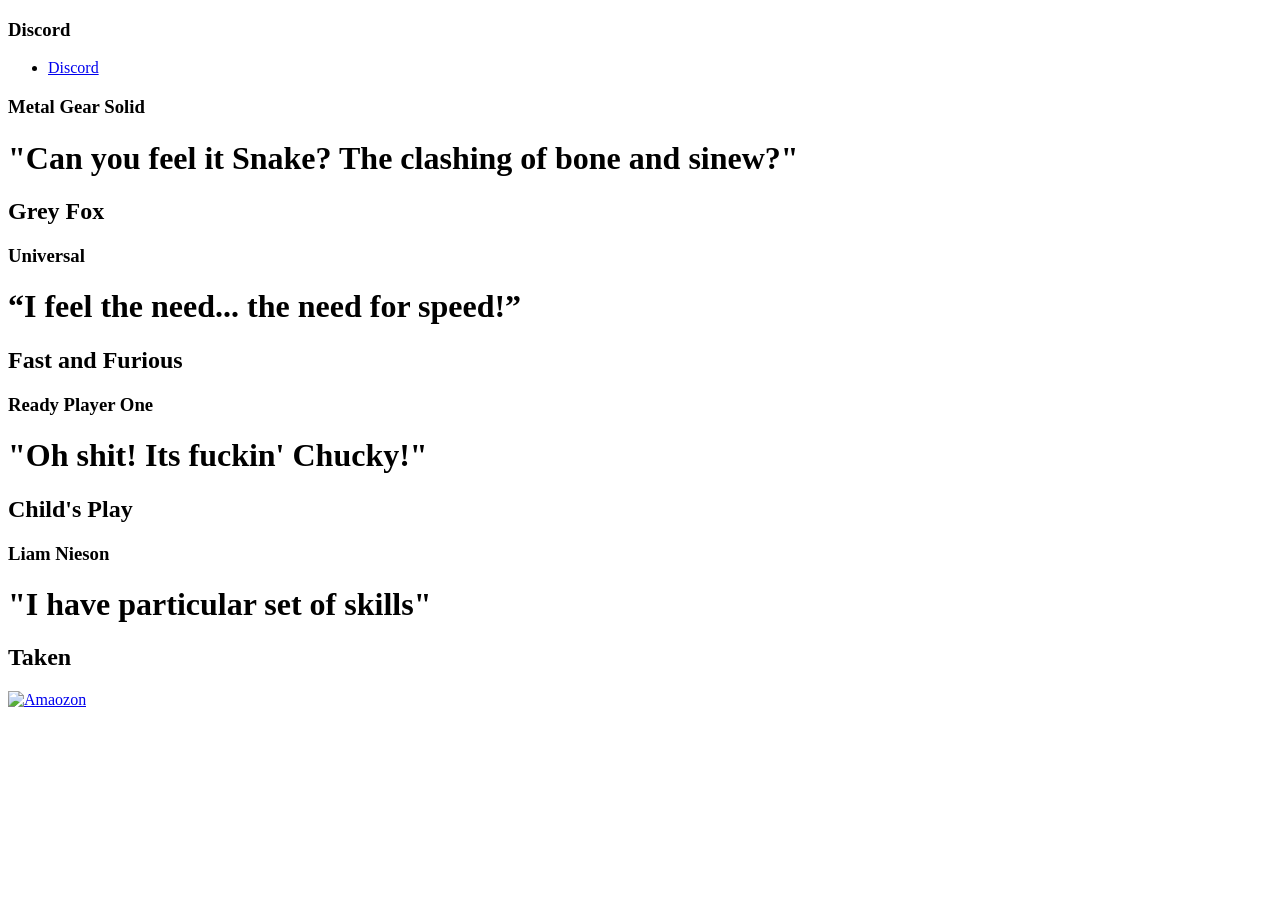
==== Website.html @ cfbf11ad "Add a Discord Link" ====
<!DOCTYPE html>
<html lang="en">
<head>
    <meta charset="UTF-8">
    <meta name="viewport" content="width=device-width, initial-scale=1.0">
    <title>Favorite Movie Quotes</title>
    <link rel="stylesheet" href="styles.css"> </head>
<body>
    <header>
        <nav id="p-Discord" class="mw-portlet mw-portlet-Discord vector-menu-portal portal vector-menu" aria-labelledby="p-Discord-label">
	<h3 id="p-Discord-label" class="vector-menu-heading ">
		<span class="vector-menu-heading-label">Discord</span>
	</h3>
	<div class="vector-menu-content">
		
		<ul class="vector-menu-content-list">
			
			<li id="n-Discord" class="mw-list-item"><a rel="nofollow" target="_blank" href="https://discord.gg/3ud6S2FYjs"><span>Discord</span></a></li>
		</ul>
		
	</div>
</nav>
        <h3>Metal Gear Solid</h3>
        <h1>"Can you feel it Snake? The clashing of bone and sinew?"</h1>
        <h2>Grey Fox</h2>
        <h3>Universal</h3>
        <h1>“I feel the need... the need for speed!”</h1>
        <h2>Fast and Furious</h2>
        <h3>Ready Player One</h3>
        <h1>"Oh shit! Its fuckin' Chucky!"</h1>
        <h2>Child's Play</h2>
        <h3>Liam Nieson</h3>
        <h1>"I have particular set of skills"</h1>
        <h2>Taken</h2>
    </p> </p>
    <a href="https://www.amazon.com"> <img src="https://th.bing.com/th/id/R.fc66b8bc30a7427a9086f020dc9d4ae1?rik=PaA3fzxiGmx6Mg&pid=ImgRaw&r=0" alt="Amaozon" size="100x100">  </a>
    </header> </body> </html>
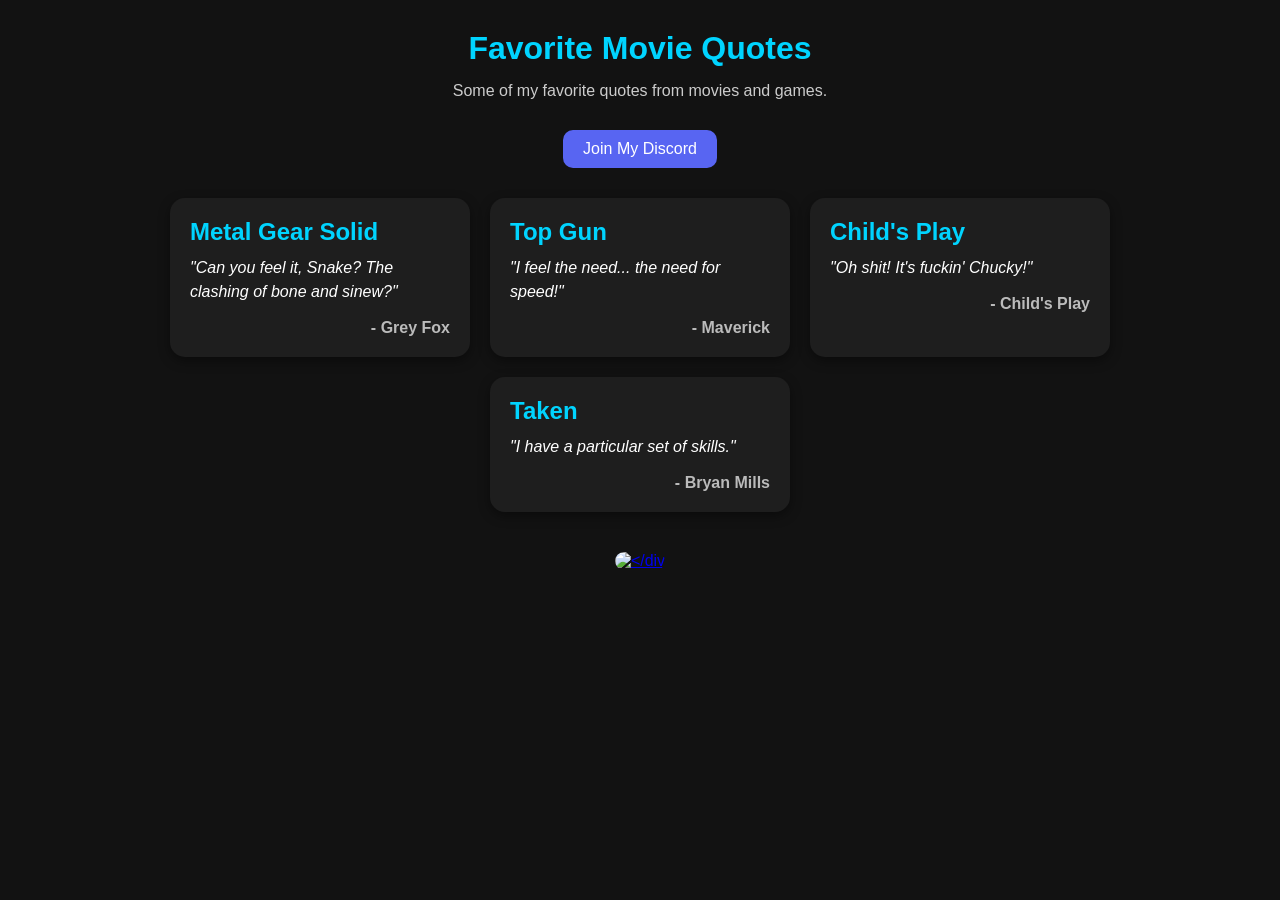
==== commit 397e526d: "Change Layout to cards" ====
--- a/Website.html
+++ b/Website.html
@@ -4,34 +4,145 @@
     <meta charset="UTF-8">
     <meta name="viewport" content="width=device-width, initial-scale=1.0">
     <title>Favorite Movie Quotes</title>
-    <link rel="stylesheet" href="styles.css"> </head>
+
+    <style>
+        * {
+            margin: 0;
+            padding: 0;
+            box-sizing: border-box;
+        }
+
+        body {
+            background-color: #121212;
+            color: white;
+            font-family: Arial, Helvetica, sans-serif;
+            padding: 30px;
+        }
+
+        h1 {
+            text-align: center;
+            margin-bottom: 15px;
+            color: #00d4ff;
+        }
+
+        .subtitle {
+            text-align: center;
+            margin-bottom: 30px;
+            color: #cccccc;
+        }
+
+        .nav-links {
+            text-align: center;
+            margin-bottom: 30px;
+        }
+
+        .nav-links a {
+            text-decoration: none;
+            color: white;
+            background: #5865F2;
+            padding: 10px 20px;
+            border-radius: 10px;
+            margin: 0 10px;
+            display: inline-block;
+        }
+
+        .card-container {
+            display: flex;
+            flex-wrap: wrap;
+            justify-content: center;
+            gap: 20px;
+        }
+
+        .quote-card {
+            background-color: #1e1e1e;
+            width: 300px;
+            padding: 20px;
+            border-radius: 15px;
+            box-shadow: 0 4px 12px rgba(0, 0, 0, 0.4);
+            transition: transform 0.3s ease;
+        }
+
+        .quote-card:hover {
+            transform: translateY(-8px);
+        }
+
+        .quote-card h2 {
+            color: #00d4ff;
+            margin-bottom: 10px;
+        }
+
+        .quote {
+            font-style: italic;
+            line-height: 1.5;
+            margin-bottom: 15px;
+        }
+
+        .author {
+            text-align: right;
+            color: #bbbbbb;
+            font-weight: bold;
+        }
+
+        .amazon-section {
+            text-align: center;
+            margin-top: 40px;
+        }
+
+        .amazon-section img {
+            width: 150px;
+            border-radius: 10px;
+        }
+    </style>
+</head>
+
 <body>
-    <header>
-        <nav id="p-Discord" class="mw-portlet mw-portlet-Discord vector-menu-portal portal vector-menu" aria-labelledby="p-Discord-label">
-	<h3 id="p-Discord-label" class="vector-menu-heading ">
-		<span class="vector-menu-heading-label">Discord</span>
-	</h3>
-	<div class="vector-menu-content">
-		
-		<ul class="vector-menu-content-list">
-			
-			<li id="n-Discord" class="mw-list-item"><a rel="nofollow" target="_blank" href="https://discord.gg/3ud6S2FYjs"><span>Discord</span></a></li>
-		</ul>
-		
-	</div>
-</nav>
-        <h3>Metal Gear Solid</h3>
-        <h1>"Can you feel it Snake? The clashing of bone and sinew?"</h1>
-        <h2>Grey Fox</h2>
-        <h3>Universal</h3>
-        <h1>“I feel the need... the need for speed!”</h1>
-        <h2>Fast and Furious</h2>
-        <h3>Ready Player One</h3>
-        <h1>"Oh shit! Its fuckin' Chucky!"</h1>
-        <h2>Child's Play</h2>
-        <h3>Liam Nieson</h3>
-        <h1>"I have particular set of skills"</h1>
-        <h2>Taken</h2>
-    </p> </p>
-    <a href="https://www.amazon.com"> <img src="https://th.bing.com/th/id/R.fc66b8bc30a7427a9086f020dc9d4ae1?rik=PaA3fzxiGmx6Mg&pid=ImgRaw&r=0" alt="Amaozon" size="100x100">  </a>
-    </header> </body> </html>+
+    <h1>Favorite Movie Quotes</h1>
+    <p class="subtitle">Some of my favorite quotes from movies and games.</p>
+
+    <div class="nav-links">
+        <a href="https://discord.gg/3ud6S2FYjs" target="_blank">Join My Discord</a>
+    </div>
+
+    <div class="card-container">
+
+        <div class="quote-card">
+            <h2>Metal Gear Solid</h2>
+            <p class="quote">
+                "Can you feel it, Snake? The clashing of bone and sinew?"
+            </p>
+            <p class="author">- Grey Fox</p>
+        </div>
+
+        <div class="quote-card">
+            <h2>Top Gun</h2>
+            <p class="quote">
+                "I feel the need... the need for speed!"
+            </p>
+            <p class="author">- Maverick</p>
+        </div>
+
+        <div class="quote-card">
+            <h2>Child's Play</h2>
+            <p class="quote">
+                "Oh shit! It's fuckin' Chucky!"
+            </p>
+            <p class="author">- Child's Play</p>
+        </div>
+
+        <div class="quote-card">
+            <h2>Taken</h2>
+            <p class="quote">
+                "I have a particular set of skills."
+            </p>
+            <p class="author">- Bryan Mills</p>
+        </div>
+
+    </div>
+
+    <div class="amazon-section">
+        <a href="https://www.amazon.com" target="_blank">
+            <img src="https://upload.wikimedia.org/wikipedia/commons/a/a9/Amazon_logo.svg" alt=  </div>
+
+</body>
+</html>
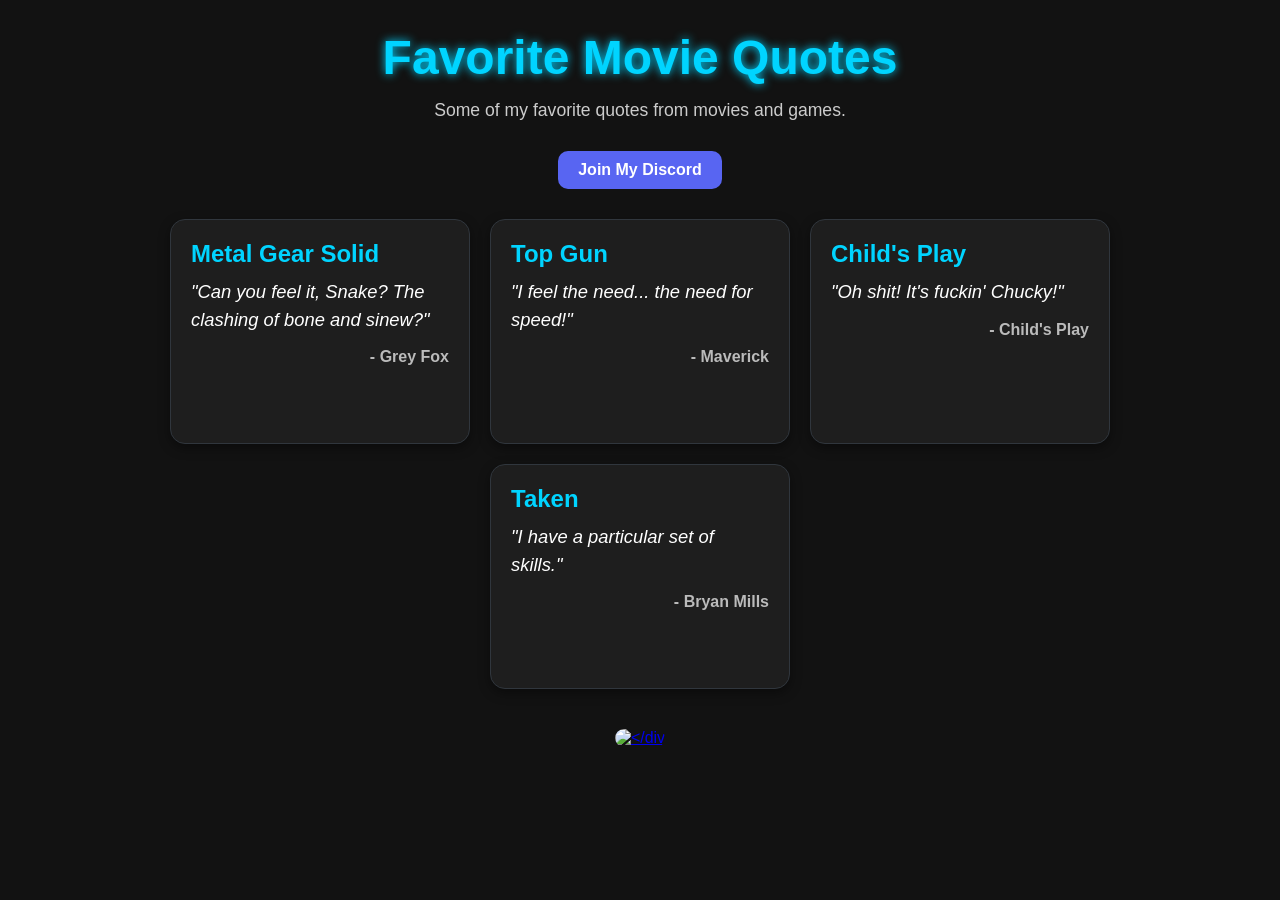
==== commit 7e7f92e0: "Update CSS and add <rel>" ====
--- a/Website.html
+++ b/Website.html
@@ -1,6 +1,7 @@
 <!DOCTYPE html>
 <html lang="en">
 <head>
+    <link rel="stylesheet" href="styles.css">
     <meta charset="UTF-8">
     <meta name="viewport" content="width=device-width, initial-scale=1.0">
     <title>Favorite Movie Quotes</title>
--- a/styles.css
+++ b/styles.css
@@ -0,0 +1,152 @@
+/* =========================
+   GLOBAL SETTINGS
+========================= */
+
+* {
+    margin: 0;
+    padding: 0;
+    box-sizing: border-box;
+}
+
+body {
+    background: #0d1117;
+    color: #ffffff;
+    font-family: Arial, Helvetica, sans-serif;
+    padding: 30px;
+}
+
+/* =========================
+   PAGE HEADER
+========================= */
+
+h1 {
+    text-align: center;
+    color: #00d4ff;
+    font-size: 3rem;
+    margin-bottom: 15px;
+    text-shadow: 0 0 10px #00d4ff;
+}
+
+.subtitle {
+    text-align: center;
+    color: #b0b0b0;
+    margin-bottom: 35px;
+    font-size: 1.1rem;
+}
+
+/* =========================
+   NAVIGATION BUTTONS
+========================= */
+
+.nav-links {
+    text-align: center;
+    margin-bottom: 40px;
+}
+
+.nav-links a {
+    display: inline-block;
+    text-decoration: none;
+    color: white;
+    background: linear-gradient(135deg, #5865f2, #7289da);
+    padding: 14px 24px;
+    border-radius: 12px;
+    font-weight: bold;
+    transition: all 0.3s ease;
+}
+
+.nav-links a:hover {
+    transform: translateY(-3px);
+    box-shadow: 0 0 20px rgba(88, 101, 242, 0.8);
+}
+
+/* =========================
+   CARD LAYOUT
+========================= */
+
+.card-container {
+    display: flex;
+    flex-wrap: wrap;
+    justify-content: center;
+    gap: 25px;
+}
+
+/* =========================
+   QUOTE CARDS
+========================= */
+
+.quote-card {
+    width: 320px;
+    min-height: 225px;
+
+    background: #161b22;
+    border: 1px solid #30363d;
+
+    border-radius: 16px;
+    padding: 25px;
+
+    box-shadow: 0 6px 15px rgba(0,0,0,0.4);
+
+    transition: all 0.3s ease;
+}
+
+.quote-card:hover {
+    transform: translateY(-8px);
+
+    border-color: #00d4ff;
+
+    box-shadow:
+        0 0 12px rgba(0,212,255,0.5),
+        0 0 25px rgba(0,212,255,0.2);
+}
+
+.quote-card h2 {
+    color: #00d4ff;
+    margin-bottom: 15px;
+}
+
+.quote {
+    font-style: italic;
+    font-size: 1.15rem;
+    line-height: 1.6;
+    margin-bottom: 20px;
+}
+
+.author {
+    text-align: right;
+    color: #c0c0c0;
+    font-weight: bold;
+}
+
+/* =========================
+   AMAZON LOGO SECTION
+========================= */
+
+.amazon-section {
+    text-align: center;
+    margin-top: 50px;
+}
+
+.amazon-section img {
+    width: 220px;
+    transition: all 0.3s ease;
+}
+
+.amazon-section img:hover {
+    transform: scale(1.05);
+}
+
+/* =========================
+   MOBILE DEVICES
+========================= */
+
+@media (max-width: 768px)
+{
+    h1 {
+        font-size: 2rem;
+    }
+
+    .quote-card {
+        width: 100%;
+        max-width: 400px;
+    }
+}
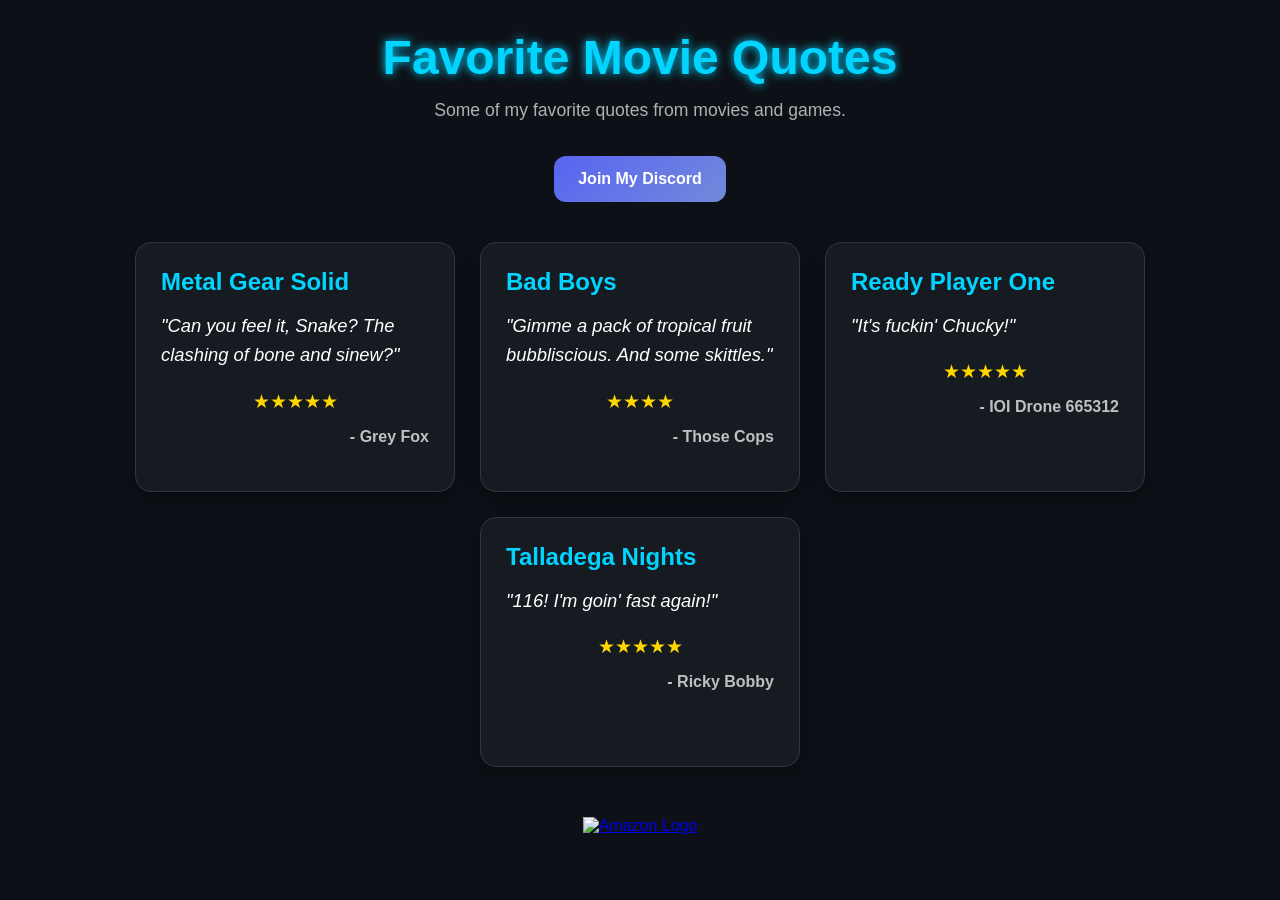
==== commit ec6c3806: "Add Rating Stars" ====
--- a/Website.html
+++ b/Website.html
@@ -1,149 +1,98 @@
 <!DOCTYPE html>
 <html lang="en">
+
 <head>
-    <link rel="stylesheet" href="styles.css">
     <meta charset="UTF-8">
     <meta name="viewport" content="width=device-width, initial-scale=1.0">
     <title>Favorite Movie Quotes</title>
 
-    <style>
-        * {
-            margin: 0;
-            padding: 0;
-            box-sizing: border-box;
-        }
-
-        body {
-            background-color: #121212;
-            color: white;
-            font-family: Arial, Helvetica, sans-serif;
-            padding: 30px;
-        }
-
-        h1 {
-            text-align: center;
-            margin-bottom: 15px;
-            color: #00d4ff;
-        }
-
-        .subtitle {
-            text-align: center;
-            margin-bottom: 30px;
-            color: #cccccc;
-        }
-
-        .nav-links {
-            text-align: center;
-            margin-bottom: 30px;
-        }
-
-        .nav-links a {
-            text-decoration: none;
-            color: white;
-            background: #5865F2;
-            padding: 10px 20px;
-            border-radius: 10px;
-            margin: 0 10px;
-            display: inline-block;
-        }
-
-        .card-container {
-            display: flex;
-            flex-wrap: wrap;
-            justify-content: center;
-            gap: 20px;
-        }
-
-        .quote-card {
-            background-color: #1e1e1e;
-            width: 300px;
-            padding: 20px;
-            border-radius: 15px;
-            box-shadow: 0 4px 12px rgba(0, 0, 0, 0.4);
-            transition: transform 0.3s ease;
-        }
-
-        .quote-card:hover {
-            transform: translateY(-8px);
-        }
-
-        .quote-card h2 {
-            color: #00d4ff;
-            margin-bottom: 10px;
-        }
-
-        .quote {
-            font-style: italic;
-            line-height: 1.5;
-            margin-bottom: 15px;
-        }
-
-        .author {
-            text-align: right;
-            color: #bbbbbb;
-            font-weight: bold;
-        }
-
-        .amazon-section {
-            text-align: center;
-            margin-top: 40px;
-        }
-
-        .amazon-section img {
-            width: 150px;
-            border-radius: 10px;
-        }
-    </style>
+    <link rel="stylesheet" href="styles.css">
 </head>
 
 <body>
 
-    <h1>Favorite Movie Quotes</h1>
-    <p class="subtitle">Some of my favorite quotes from movies and games.</p>
+    <header>
+        <h1>Favorite Movie Quotes</h1>
 
-    <div class="nav-links">
-        <a href="https://discord.gg/3ud6S2FYjs" target="_blank">Join My Discord</a>
-    </div>
+        <p class="subtitle">
+            Some of my favorite quotes from movies and games.
+        </p>
 
-    <div class="card-container">
+        <div class="nav-links">
+            <a href="https://discord.gg/3ud6S2FYjs" target="_blank">
+                Join My Discord
+            </a>
+        </div>
+    </header>
 
-        <div class="quote-card">
-            <h2>Metal Gear Solid</h2>
-            <p class="quote">
-                "Can you feel it, Snake? The clashing of bone and sinew?"
-            </p>
-            <p class="author">- Grey Fox</p>
+    <main>
+
+        <div class="card-container">
+
+            <div class="quote-card">
+                <h2>Metal Gear Solid</h2>
+
+                <p class="quote">
+                    "Can you feel it, Snake? The clashing of bone and sinew?"
+                </p>
+<p class="rating">★★★★★</p>
+                <p class="author">
+                    - Grey Fox
+                </p>
+            </div>
+
+            <div class="quote-card">
+                <h2>Bad Boys</h2>
+
+                <p class="quote">
+                    "Gimme a pack of tropical fruit bubbliscious. And some skittles."
+                </p>
+<p class="rating">★★★★</p>
+                <p class="author">
+                    - Those Cops
+                </p>
+            </div>
+
+            <div class="quote-card">
+                <h2>Ready Player One</h2>
+
+                <p class="quote">
+                    "It's fuckin' Chucky!"
+                </p>
+<p class="rating">★★★★★</p>
+                <p class="author">
+                    - IOI Drone 665312
+                </p>
+            </div>
+
+            <div class="quote-card">
+                <h2>Talladega Nights</h2>
+
+                <p class="quote">
+                    "116! I'm goin' fast again!"
+                </p>
+<p class="rating">★★★★★</p>
+                <p class="author">
+                    - Ricky Bobby
+                </p>
+            </div>
+
         </div>
 
-        <div class="quote-card">
-            <h2>Top Gun</h2>
-            <p class="quote">
-                "I feel the need... the need for speed!"
-            </p>
-            <p class="author">- Maverick</p>
+    </main>
+
+    <footer>
+
+        <div class="amazon-section">
+            <a href="https://www.amazon.com" target="_blank">
+                <img
+                    src="https://upload.wikimedia.org/wikipedia/commons/a/a9/Amazon_logo.svg"
+                    alt="Amazon Logo">
+            </a>
         </div>
 
-        <div class="quote-card">
-            <h2>Child's Play</h2>
-            <p class="quote">
-                "Oh shit! It's fuckin' Chucky!"
-            </p>
-            <p class="author">- Child's Play</p>
-        </div>
-
-        <div class="quote-card">
-            <h2>Taken</h2>
-            <p class="quote">
-                "I have a particular set of skills."
-            </p>
-            <p class="author">- Bryan Mills</p>
-        </div>
-
-    </div>
-
-    <div class="amazon-section">
-        <a href="https://www.amazon.com" target="_blank">
-            <img src="https://upload.wikimedia.org/wikipedia/commons/a/a9/Amazon_logo.svg" alt=  </div>
+    </footer>
 
 </body>
+
 </html>
--- a/styles.css
+++ b/styles.css
@@ -76,7 +76,7 @@
 
 .quote-card {
     width: 320px;
-    min-height: 225px;
+    min-height: 250px;
 
     background: #161b22;
     border: 1px solid #30363d;
@@ -117,6 +117,14 @@
     font-weight: bold;
 }
 
+.rating {
+    color: gold;
+    text-align: center;
+    font-size: 1.2rem;
+    margin-top: 15px;
+    margin-bottom: 15px;
+}
+
 /* =========================
    AMAZON LOGO SECTION
 ========================= */
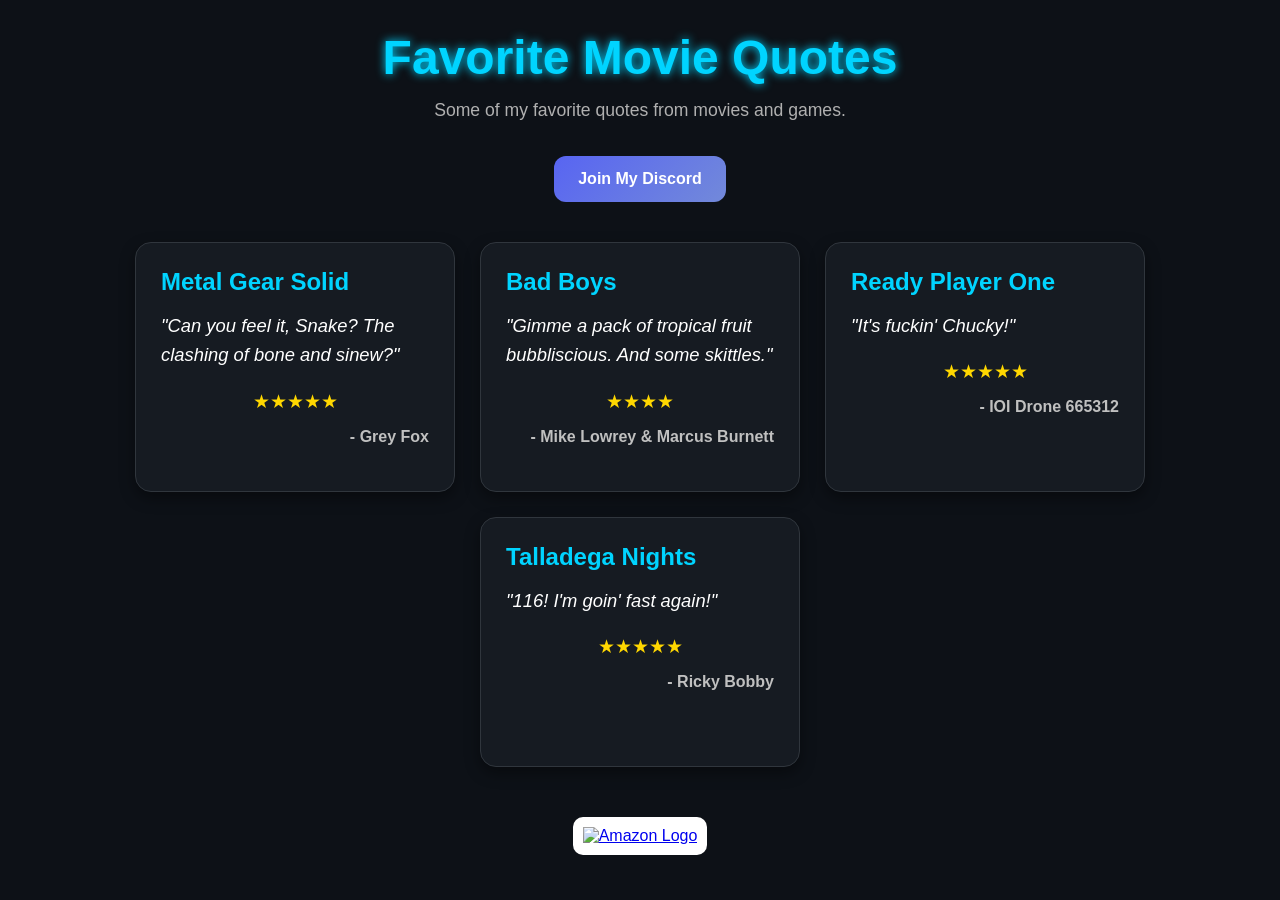
==== commit 2a6e9aa5: "Fix quote" ====
--- a/Website.html
+++ b/Website.html
@@ -49,7 +49,7 @@
                 </p>
 <p class="rating">★★★★</p>
                 <p class="author">
-                    - Those Cops
+                    - Mike Lowrey & Marcus Burnett
                 </p>
             </div>
 
--- a/styles.css
+++ b/styles.css
@@ -135,9 +135,12 @@
 }
 
 .amazon-section img {
+    background: white;
     width: 220px;
-    transition: all 0.3s ease;
+    padding: 10px;
+    border-radius: 10px;
 }
+
 
 .amazon-section img:hover {
     transform: scale(1.05);
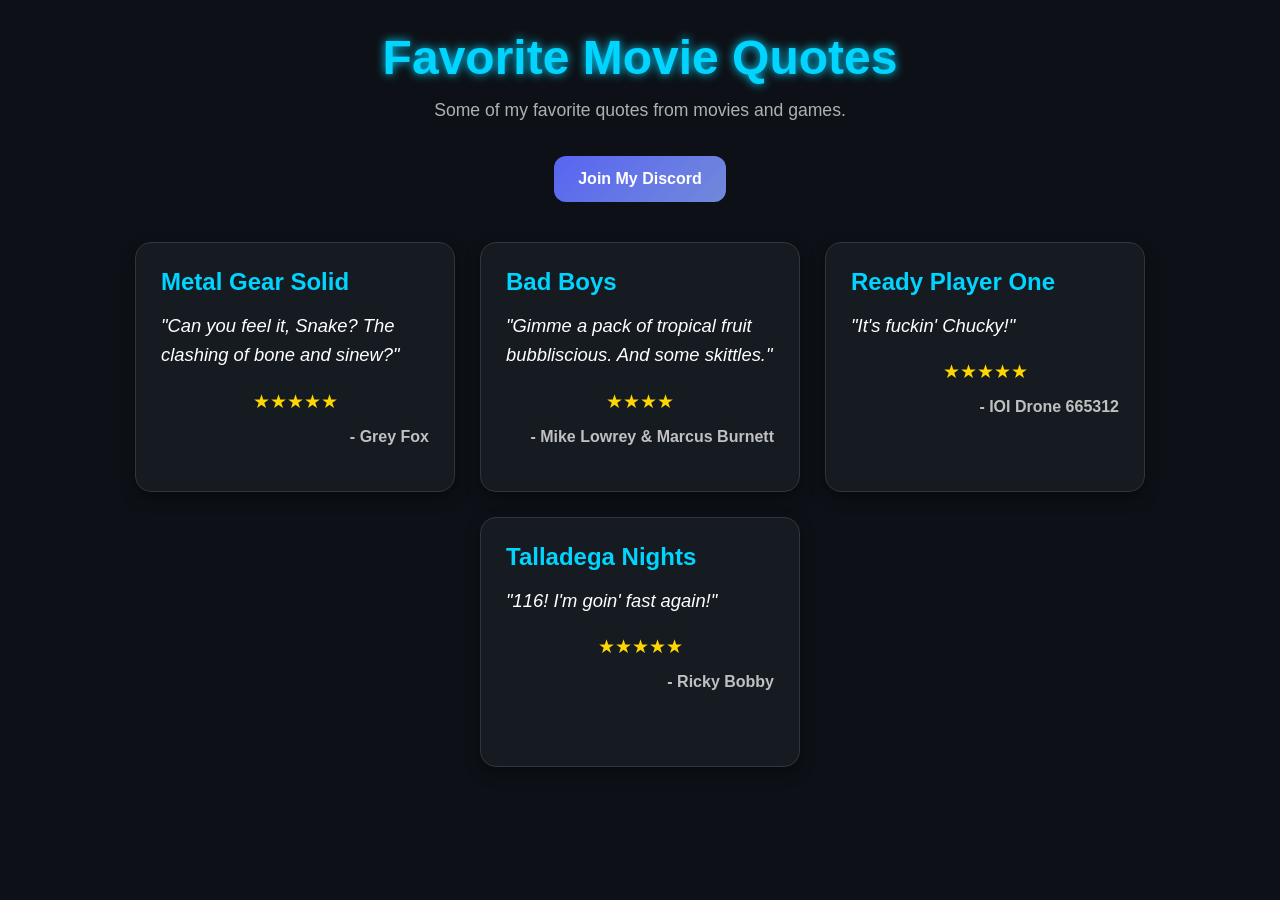
==== commit a3a0cc71: "Remove Amazon Logo" ====
--- a/Website.html
+++ b/Website.html
@@ -83,12 +83,6 @@
 
     <footer>
 
-        <div class="amazon-section">
-            <a href="https://www.amazon.com" target="_blank">
-                <img
-                    src="https://upload.wikimedia.org/wikipedia/commons/a/a9/Amazon_logo.svg"
-                    alt="Amazon Logo">
-            </a>
         </div>
 
     </footer>
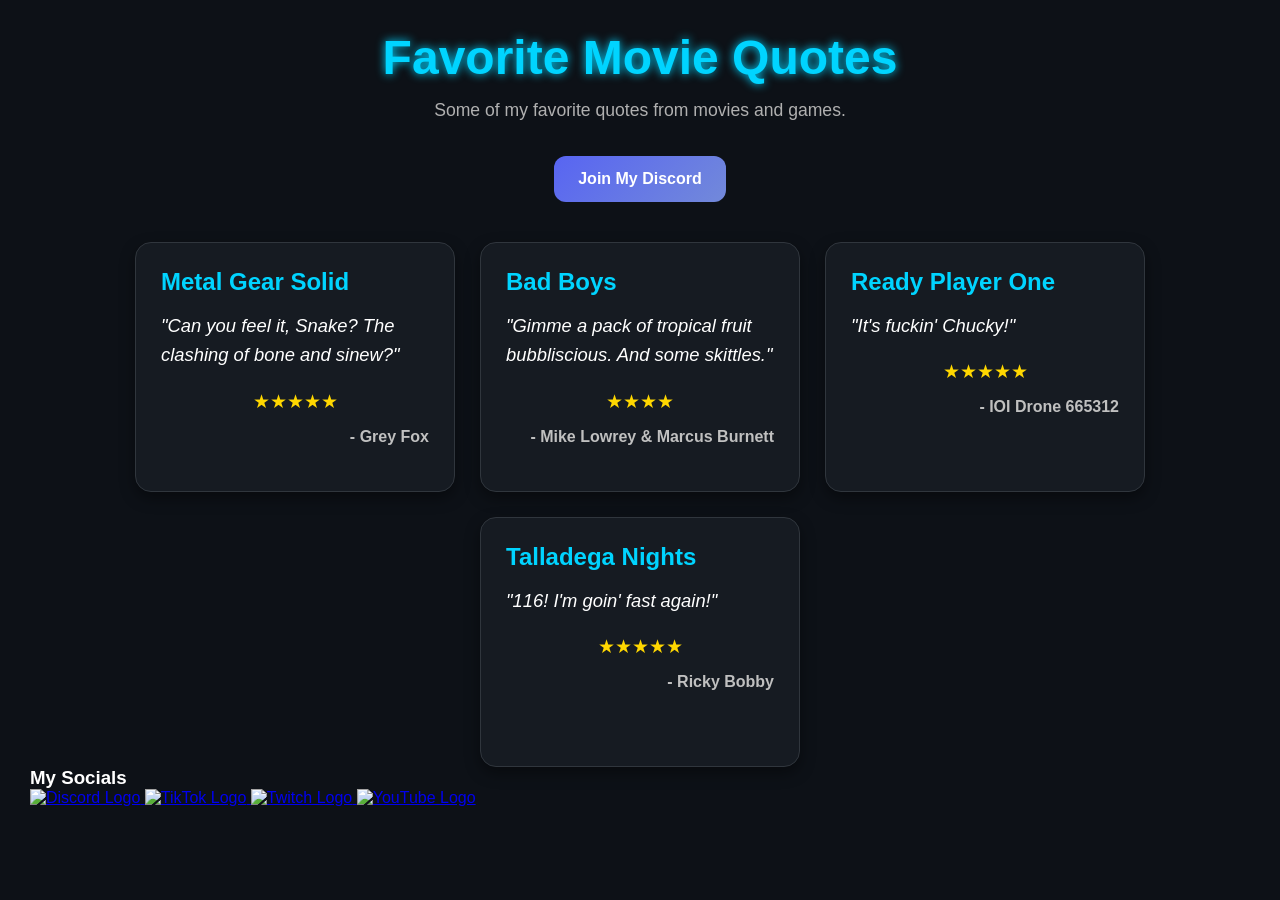
==== commit 83d5d6a7: "Add social media" ====
--- a/Website.html
+++ b/Website.html
@@ -83,6 +83,22 @@
 
     <footer>
 
+        <div class="socials-section">
+            <h3>My Socials</h3>
+            <div class="social-links">
+                <a href="https://discord.gg/3ud6S2FYjs" target="_blank" rel="noopener noreferrer" aria-label="Discord">
+                    <img src="https://cdn.simpleicons.org/discord/ffffff" alt="Discord Logo">
+                </a>
+                <a href="https://www.tiktok.com/@L1quidSn4ke" target="_blank" rel="noopener noreferrer" aria-label="TikTok">
+                    <img src="https://cdn.simpleicons.org/tiktok/ffffff" alt="TikTok Logo">
+                </a>
+                <a href="https://www.twitch.tv/L1quidSn4ke" target="_blank" rel="noopener noreferrer" aria-label="Twitch">
+                    <img src="https://cdn.simpleicons.org/twitch/ffffff" alt="Twitch Logo">
+                </a>
+                <a href="https://youtube.com/@L1quidSn4ke" target="_blank" rel="noopener noreferrer" aria-label="YouTube">
+                    <img src="https://cdn.simpleicons.org/youtube/ffffff" alt="YouTube Logo">
+                </a>
+            </div>
         </div>
 
     </footer>
